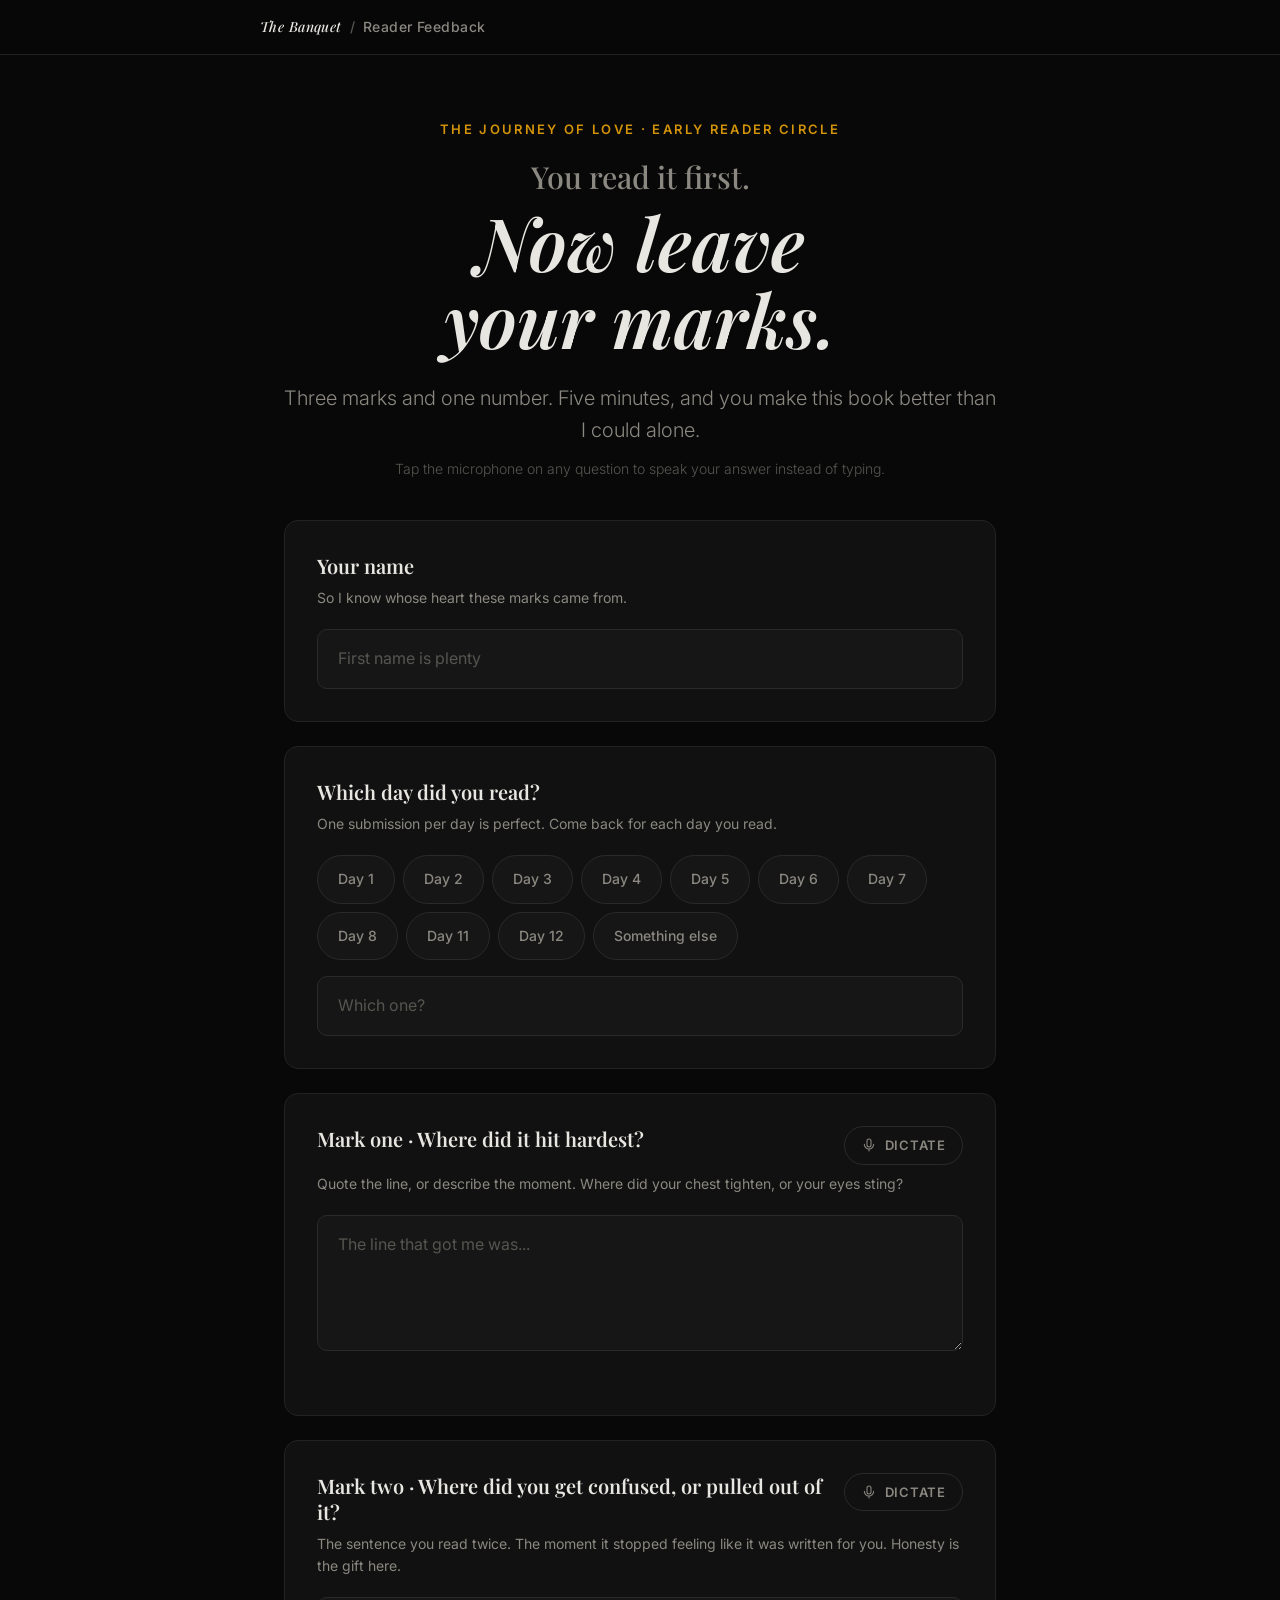
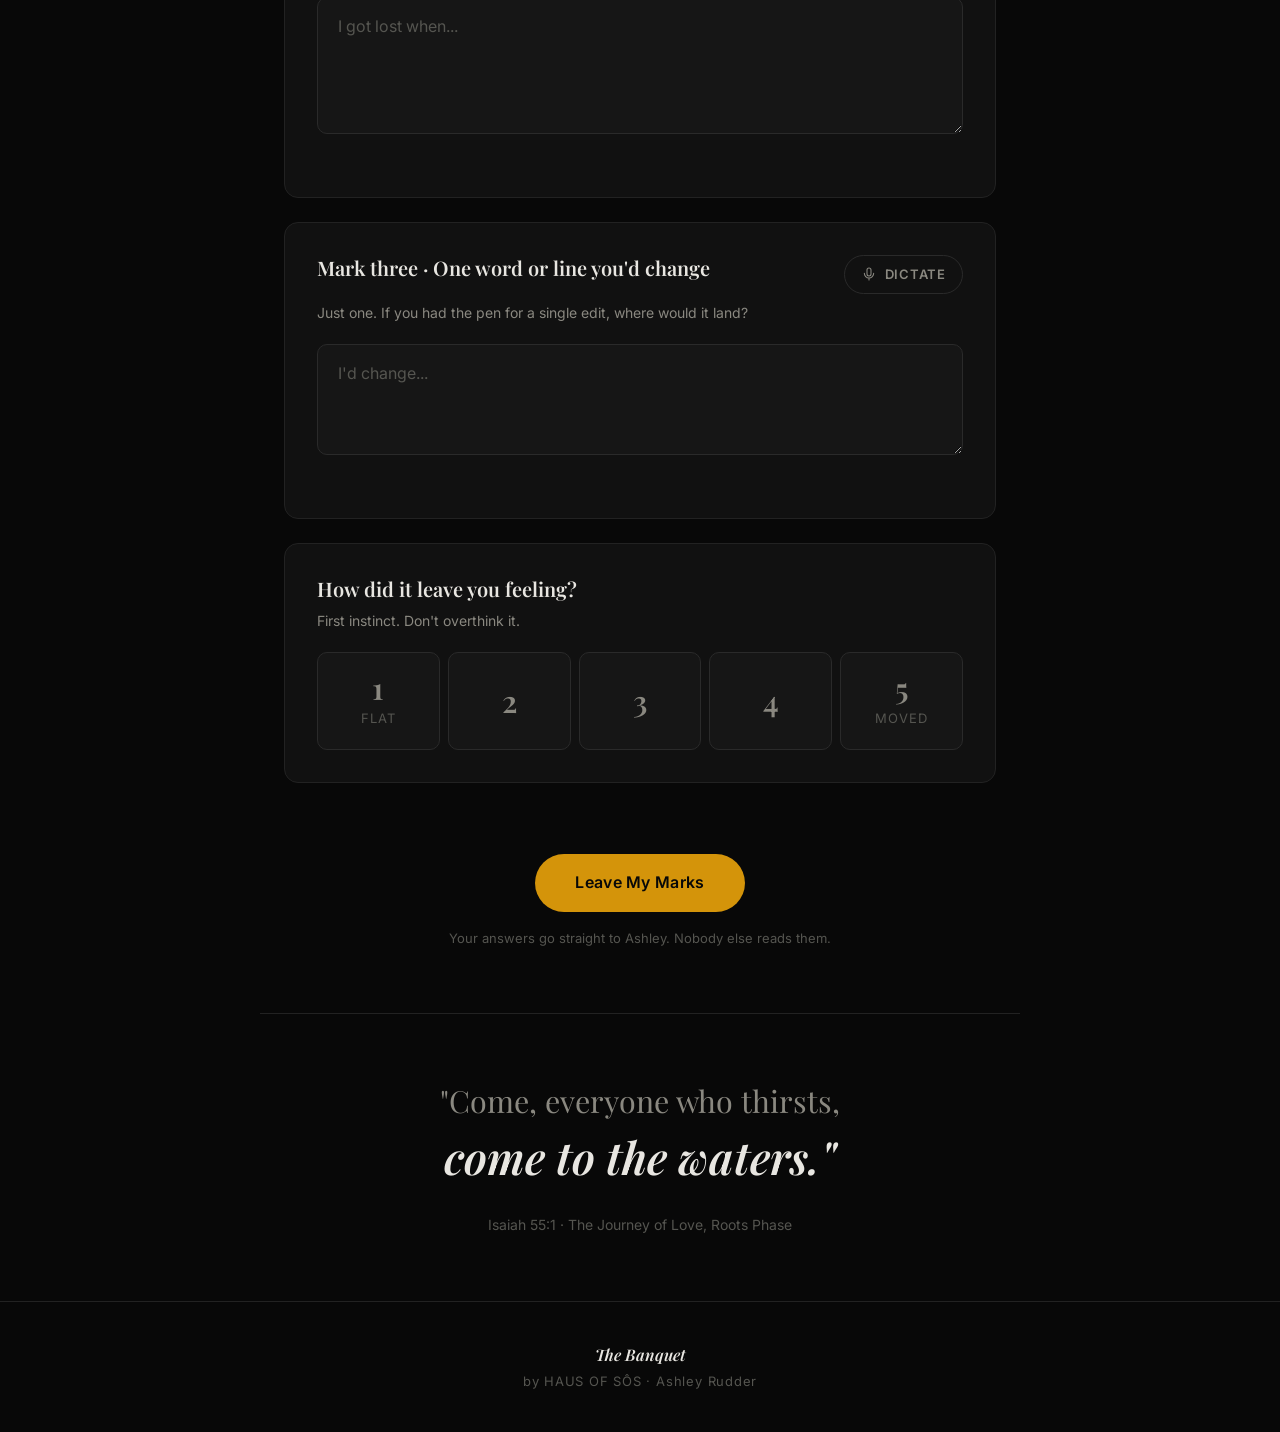
==== projects/banquet-sources/beta-feedback/index.html @ 67984be9 "Banquet: feedback collector rebuilt as a live web app on Ashley's ruling Chips, dictation, 1-to-5 ti" ====
<!DOCTYPE html>
<html lang="en" data-theme="dark">
<head>
<meta charset="UTF-8">
<meta name="viewport" content="width=device-width, initial-scale=1.0">
<title>The Banquet | Reader Feedback</title>
<meta name="description" content="Early reader feedback for The Journey of Love, the first devotional from The Banquet by HAUS OF SÔS.">
<meta name="robots" content="noindex">
<meta property="og:title" content="The Banquet | Reader Feedback">
<meta property="og:description" content="Three marks and one number. Five minutes, and you make this book better.">

<link rel="preconnect" href="https://fonts.googleapis.com">
<link rel="preconnect" href="https://fonts.gstatic.com" crossorigin>
<link href="https://fonts.googleapis.com/css2?family=Playfair+Display:ital,wght@0,400;0,500;0,600;0,700;1,400;1,500&family=Inter:wght@300;400;500;600&display=swap" rel="stylesheet">

<link rel="stylesheet" href="./base.css">
<link rel="stylesheet" href="./style.css">
</head>
<body>
  <div class="page-wrapper">
    <!-- Header -->
    <header class="header">
      <div class="header-inner">
        <div class="brand">
          <span class="brand-name">The Banquet</span>
          <span class="brand-sep">/</span>
          <span class="brand-tool">Reader Feedback</span>
        </div>
      </div>
    </header>

    <!-- Hero -->
    <section class="hero">
      <p class="hero-label">The Journey of Love · Early Reader Circle</p>
      <h1 class="hero-title">You read it first.<br><span class="hero-title-big">Now leave your marks.</span></h1>
      <p class="hero-sub">Three marks and one number. Five minutes, and you make this book better than I could alone.</p>
      <p class="hero-sub hero-sub-2">Tap the microphone on any question to speak your answer instead of typing.</p>
    </section>

    <!-- Form -->
    <section class="feedback" id="feedback">
      <form id="feedback-form" autocomplete="off" novalidate>

        <!-- Name -->
        <div class="card">
          <label class="q-label" for="reader-name">Your name</label>
          <p class="q-hint">So I know whose heart these marks came from.</p>
          <div class="input-wrapper">
            <input type="text" id="reader-name" maxlength="120" placeholder="First name is plenty" aria-label="Your name" required>
          </div>
        </div>

        <!-- Day read -->
        <div class="card">
          <span class="q-label">Which day did you read?</span>
          <p class="q-hint">One submission per day is perfect. Come back for each day you read.</p>
          <div class="chip-grid" id="day-chips" role="radiogroup" aria-label="Which day did you read">
            <button type="button" class="chip" data-day="Day 1">Day 1</button>
            <button type="button" class="chip" data-day="Day 2">Day 2</button>
            <button type="button" class="chip" data-day="Day 3">Day 3</button>
            <button type="button" class="chip" data-day="Day 4">Day 4</button>
            <button type="button" class="chip" data-day="Day 5">Day 5</button>
            <button type="button" class="chip" data-day="Day 6">Day 6</button>
            <button type="button" class="chip" data-day="Day 7">Day 7</button>
            <button type="button" class="chip" data-day="Day 8">Day 8</button>
            <button type="button" class="chip" data-day="Day 11">Day 11</button>
            <button type="button" class="chip" data-day="Day 12">Day 12</button>
            <button type="button" class="chip chip-other" data-day="other">Something else</button>
          </div>
          <div class="input-wrapper other-day-wrapper" id="other-day-wrapper" hidden>
            <input type="text" id="other-day" maxlength="80" placeholder="Which one?" aria-label="Which other day">
          </div>
        </div>

        <!-- Mark 1 -->
        <div class="card">
          <div class="q-row">
            <label class="q-label" for="hit-hardest">Mark one · Where did it hit hardest?</label>
            <button type="button" class="mic-btn" data-target="hit-hardest" aria-label="Dictate this answer" aria-pressed="false">
              <svg viewBox="0 0 24 24" fill="none" aria-hidden="true"><path d="M12 15a3 3 0 0 0 3-3V6a3 3 0 1 0-6 0v6a3 3 0 0 0 3 3Z" stroke="currentColor" stroke-width="1.6"/><path d="M19 11a7 7 0 0 1-14 0M12 18v3" stroke="currentColor" stroke-width="1.6" stroke-linecap="round"/></svg>
              <span class="mic-label">Dictate</span>
            </button>
          </div>
          <p class="q-hint">Quote the line, or describe the moment. Where did your chest tighten, or your eyes sting?</p>
          <textarea id="hit-hardest" rows="4" maxlength="4000" placeholder="The line that got me was..." required></textarea>
          <p class="dictation-status" data-status-for="hit-hardest" aria-live="polite"></p>
        </div>

        <!-- Mark 2 -->
        <div class="card">
          <div class="q-row">
            <label class="q-label" for="confused">Mark two · Where did you get confused, or pulled out of it?</label>
            <button type="button" class="mic-btn" data-target="confused" aria-label="Dictate this answer" aria-pressed="false">
              <svg viewBox="0 0 24 24" fill="none" aria-hidden="true"><path d="M12 15a3 3 0 0 0 3-3V6a3 3 0 1 0-6 0v6a3 3 0 0 0 3 3Z" stroke="currentColor" stroke-width="1.6"/><path d="M19 11a7 7 0 0 1-14 0M12 18v3" stroke="currentColor" stroke-width="1.6" stroke-linecap="round"/></svg>
              <span class="mic-label">Dictate</span>
            </button>
          </div>
          <p class="q-hint">The sentence you read twice. The moment it stopped feeling like it was written for you. Honesty is the gift here.</p>
          <textarea id="confused" rows="4" maxlength="4000" placeholder="I got lost when..."></textarea>
          <p class="dictation-status" data-status-for="confused" aria-live="polite"></p>
        </div>

        <!-- Mark 3 -->
        <div class="card">
          <div class="q-row">
            <label class="q-label" for="one-change">Mark three · One word or line you'd change</label>
            <button type="button" class="mic-btn" data-target="one-change" aria-label="Dictate this answer" aria-pressed="false">
              <svg viewBox="0 0 24 24" fill="none" aria-hidden="true"><path d="M12 15a3 3 0 0 0 3-3V6a3 3 0 1 0-6 0v6a3 3 0 0 0 3 3Z" stroke="currentColor" stroke-width="1.6"/><path d="M19 11a7 7 0 0 1-14 0M12 18v3" stroke="currentColor" stroke-width="1.6" stroke-linecap="round"/></svg>
              <span class="mic-label">Dictate</span>
            </button>
          </div>
          <p class="q-hint">Just one. If you had the pen for a single edit, where would it land?</p>
          <textarea id="one-change" rows="3" maxlength="2000" placeholder="I'd change..."></textarea>
          <p class="dictation-status" data-status-for="one-change" aria-live="polite"></p>
        </div>

        <!-- Feeling -->
        <div class="card">
          <span class="q-label">How did it leave you feeling?</span>
          <p class="q-hint">First instinct. Don't overthink it.</p>
          <div class="feeling-scale" id="feeling-scale" role="radiogroup" aria-label="How did it leave you feeling, one to five">
            <button type="button" class="feeling-tile" data-feeling="1"><span class="feeling-num">1</span><span class="feeling-word">Flat</span></button>
            <button type="button" class="feeling-tile" data-feeling="2"><span class="feeling-num">2</span></button>
            <button type="button" class="feeling-tile" data-feeling="3"><span class="feeling-num">3</span></button>
            <button type="button" class="feeling-tile" data-feeling="4"><span class="feeling-num">4</span></button>
            <button type="button" class="feeling-tile" data-feeling="5"><span class="feeling-num">5</span><span class="feeling-word">Moved</span></button>
          </div>
        </div>

        <!-- Honeypot -->
        <input type="text" id="website" name="website" tabindex="-1" autocomplete="off" class="hp-field" aria-hidden="true">

        <!-- Submit -->
        <div class="submit-row">
          <p class="form-error" id="form-error" aria-live="assertive"></p>
          <button type="submit" class="cta-button cta-button-primary" id="submit-btn">Leave My Marks</button>
          <p class="submit-note">Your answers go straight to Ashley. Nobody else reads them.</p>
        </div>
      </form>

      <!-- Success -->
      <div class="success" id="success" hidden>
        <p class="success-label">Received</p>
        <h2 class="success-title">Your marks are on the table.</h2>
        <p class="success-sub">Thank you for reading with your guard down. This book will be better because you did.</p>
        <button type="button" class="cta-button cta-button-secondary" id="again-btn">Leave marks for another day</button>
      </div>
    </section>

    <!-- Quote -->
    <section class="insight">
      <blockquote class="insight-quote">
        "Come, everyone who thirsts,<br><span class="quote-big">come to the waters."</span>
      </blockquote>
      <cite class="insight-cite">Isaiah 55:1 · The Journey of Love, Roots Phase</cite>
    </section>

    <!-- Footer -->
    <footer class="footer">
      <div class="footer-inner">
        <div class="footer-brand">
          <span class="footer-name">The Banquet</span>
          <span class="footer-title">by HAUS OF SÔS · Ashley Rudder</span>
        </div>
      </div>
    </footer>
  </div>

  <script src="./app.js"></script>
</body>
</html>
---- projects/banquet-sources/beta-feedback/base.css ----
*, *::before, *::after { box-sizing: border-box; margin: 0; padding: 0; }

html {
  -moz-text-size-adjust: none;
  -webkit-text-size-adjust: none;
  text-size-adjust: none;
  -webkit-font-smoothing: antialiased;
  -moz-osx-font-smoothing: grayscale;
  text-rendering: optimizeLegibility;
  scroll-behavior: smooth;
  hanging-punctuation: first last;
  scroll-padding-top: 4rem;
}

body {
  min-height: 100dvh;
  line-height: 1.6;
  font-family: var(--font-body, sans-serif);
  font-size: var(--text-base);
  color: var(--color-text);
  background-color: var(--color-bg);
}

img, picture, video, canvas, svg { display: block; max-width: 100%; height: auto; }
ul[role="list"], ol[role="list"] { list-style: none; }
input, button, textarea, select { font: inherit; color: inherit; }

h1, h2, h3, h4, h5, h6 { text-wrap: balance; line-height: 1.15; }
p, li, figcaption { text-wrap: pretty; }

::selection {
  background: rgba(207, 181, 59, 0.3);
  color: #fff;
}

:focus-visible {
  outline: 2px solid var(--color-accent);
  outline-offset: 3px;
  border-radius: 4px;
}

@media (prefers-reduced-motion: reduce) {
  *, *::before, *::after {
    animation-duration: 0.01ms !important;
    animation-iteration-count: 1 !important;
    transition-duration: 0.01ms !important;
    scroll-behavior: auto !important;
  }
}

button { cursor: pointer; background: none; border: none; }
table { border-collapse: collapse; width: 100%; }

a, button, [role="button"], [role="link"], input, textarea, select {
  transition: color 180ms cubic-bezier(0.16, 1, 0.3, 1),
              background 180ms cubic-bezier(0.16, 1, 0.3, 1),
              border-color 180ms cubic-bezier(0.16, 1, 0.3, 1),
              box-shadow 180ms cubic-bezier(0.16, 1, 0.3, 1);
}

.sr-only {
  position: absolute; width: 1px; height: 1px; padding: 0; margin: -1px;
  overflow: hidden; clip: rect(0, 0, 0, 0); white-space: nowrap; border-width: 0;
}
---- projects/banquet-sources/beta-feedback/style.css ----
/* ========================================
   The Banquet — Reader Feedback
   Design language: EGC ROI Calculator (coco)
   Dark bg, Playfair Display, amber accents
   ======================================== */

:root {
  --font-display: 'Playfair Display', Georgia, serif;
  --font-body: 'Inter', -apple-system, sans-serif;

  --text-xs:   clamp(0.75rem,  0.7rem  + 0.25vw, 0.8125rem);
  --text-sm:   clamp(0.8125rem, 0.78rem + 0.2vw, 0.875rem);
  --text-base: clamp(0.9375rem, 0.9rem + 0.2vw, 1rem);
  --text-lg:   clamp(1.0625rem, 1rem + 0.35vw, 1.25rem);
  --text-xl:   clamp(1.375rem, 1.1rem + 1vw, 2rem);
  --text-2xl:  clamp(1.75rem, 1.2rem + 2vw, 3rem);
  --text-hero: clamp(2.5rem, 0.6rem + 5vw, 5rem);

  --color-bg: #080808;
  --color-surface: #111111;
  --color-surface-2: #161616;
  --color-border: #222222;
  --color-border-light: #2a2a2a;

  --color-text: #e8e6e1;
  --color-text-muted: #8a8880;
  --color-text-faint: #555550;

  --color-accent: #d4940a;
  --color-accent-hover: #e8a820;
  --color-accent-soft: rgba(212, 148, 10, 0.12);
  --color-accent-border: rgba(212, 148, 10, 0.25);

  --color-teal: #2dd4a8;
  --color-teal-soft: rgba(45, 212, 168, 0.1);
  --color-red: #e05252;

  --space-1: 0.25rem;  --space-2: 0.5rem;  --space-3: 0.75rem;
  --space-4: 1rem;     --space-5: 1.25rem; --space-6: 1.5rem;
  --space-8: 2rem;     --space-10: 2.5rem; --space-12: 3rem;
  --space-16: 4rem;    --space-20: 5rem;   --space-24: 6rem;

  --radius-sm: 6px; --radius-md: 10px; --radius-lg: 14px;
  --ease: cubic-bezier(0.16, 1, 0.3, 1);
}

.page-wrapper { max-width: 100%; overflow-x: hidden; }

/* Header */
.header {
  position: sticky; top: 0; z-index: 50;
  background: rgba(8, 8, 8, 0.85);
  backdrop-filter: blur(16px); -webkit-backdrop-filter: blur(16px);
  border-bottom: 1px solid var(--color-border);
  padding: var(--space-4) var(--space-6);
}
.header-inner { max-width: 760px; margin: 0 auto; display: flex; align-items: center; }
.brand { display: flex; align-items: center; gap: var(--space-2); font-size: var(--text-sm); font-weight: 500; letter-spacing: 0.03em; }
.brand-name { color: var(--color-text); font-family: var(--font-display); font-style: italic; }
.brand-sep { color: var(--color-text-faint); }
.brand-tool { color: var(--color-text-muted); }

/* Hero */
.hero { max-width: 760px; margin: 0 auto; padding: var(--space-16) var(--space-6) var(--space-10); text-align: center; }
.hero-label {
  font-size: var(--text-xs); font-weight: 600; letter-spacing: 0.18em;
  text-transform: uppercase; color: var(--color-accent); margin-bottom: var(--space-5);
}
.hero-title { font-family: var(--font-display); font-weight: 500; font-size: var(--text-xl); color: var(--color-text-muted); }
.hero-title-big {
  display: block; font-size: var(--text-hero); font-style: italic; font-weight: 600;
  color: var(--color-text); line-height: 1.05; margin-top: var(--space-2);
}
.hero-sub { margin-top: var(--space-6); font-size: var(--text-lg); color: var(--color-text-muted); font-weight: 300; }
.hero-sub-2 { margin-top: var(--space-3); font-size: var(--text-sm); color: var(--color-text-faint); }

/* Cards */
.feedback { max-width: 760px; margin: 0 auto; padding: 0 var(--space-6) var(--space-16); }
.card {
  background: var(--color-surface);
  border: 1px solid var(--color-border);
  border-radius: var(--radius-lg);
  padding: var(--space-8);
  margin-bottom: var(--space-6);
}
.q-label {
  display: block; font-family: var(--font-display); font-size: var(--text-lg);
  font-weight: 600; color: var(--color-text); line-height: 1.3;
}
.q-hint { font-size: var(--text-sm); color: var(--color-text-muted); margin-top: var(--space-2); margin-bottom: var(--space-5); }
.q-row { display: flex; align-items: flex-start; justify-content: space-between; gap: var(--space-4); }

/* Inputs */
.input-wrapper { display: flex; align-items: center; background: var(--color-surface-2); border: 1px solid var(--color-border-light); border-radius: var(--radius-md); }
.input-wrapper:focus-within { border-color: var(--color-accent-border); box-shadow: 0 0 0 3px var(--color-accent-soft); }
.input-wrapper input {
  flex: 1; background: transparent; border: none; outline: none;
  padding: var(--space-4) var(--space-5); font-size: var(--text-base); color: var(--color-text);
}
textarea {
  width: 100%; resize: vertical; background: var(--color-surface-2);
  border: 1px solid var(--color-border-light); border-radius: var(--radius-md);
  padding: var(--space-4) var(--space-5); font-size: var(--text-base);
  color: var(--color-text); line-height: 1.6; outline: none; min-height: 90px;
}
textarea:focus { border-color: var(--color-accent-border); box-shadow: 0 0 0 3px var(--color-accent-soft); }
textarea::placeholder, input::placeholder { color: var(--color-text-faint); }
.other-day-wrapper { margin-top: var(--space-4); }

/* Chips */
.chip-grid { display: flex; flex-wrap: wrap; gap: var(--space-2); }
.chip {
  padding: var(--space-3) var(--space-5);
  background: var(--color-surface-2); border: 1px solid var(--color-border-light);
  border-radius: 999px; font-size: var(--text-sm); font-weight: 500; color: var(--color-text-muted);
}
.chip:hover { border-color: var(--color-accent-border); color: var(--color-text); }
.chip.selected {
  background: var(--color-accent-soft); border-color: var(--color-accent);
  color: var(--color-accent-hover); font-weight: 600;
}

/* Mic */
.mic-btn {
  flex-shrink: 0; display: inline-flex; align-items: center; gap: var(--space-2);
  padding: var(--space-2) var(--space-4);
  border: 1px solid var(--color-border-light); border-radius: 999px;
  color: var(--color-text-muted); font-size: var(--text-xs); font-weight: 600;
  letter-spacing: 0.06em; text-transform: uppercase;
}
.mic-btn svg { width: 16px; height: 16px; }
.mic-btn:hover { border-color: var(--color-accent-border); color: var(--color-text); }
.mic-btn.listening {
  background: var(--color-accent-soft); border-color: var(--color-accent);
  color: var(--color-accent-hover); animation: mic-pulse 1.4s ease-in-out infinite;
}
@keyframes mic-pulse {
  0%, 100% { box-shadow: 0 0 0 0 rgba(212, 148, 10, 0.35); }
  50% { box-shadow: 0 0 0 8px rgba(212, 148, 10, 0); }
}
.dictation-status { margin-top: var(--space-2); font-size: var(--text-xs); color: var(--color-teal); min-height: 1.2em; font-style: italic; }
.mic-unsupported .mic-btn { display: none; }

/* Feeling scale */
.feeling-scale { display: grid; grid-template-columns: repeat(5, 1fr); gap: var(--space-2); }
.feeling-tile {
  display: flex; flex-direction: column; align-items: center; justify-content: center;
  gap: var(--space-1); padding: var(--space-5) var(--space-2);
  background: var(--color-surface-2); border: 1px solid var(--color-border-light);
  border-radius: var(--radius-md); min-height: 76px;
}
.feeling-num { font-family: var(--font-display); font-size: var(--text-xl); font-weight: 600; color: var(--color-text-muted); line-height: 1; }
.feeling-word { font-size: var(--text-xs); letter-spacing: 0.08em; text-transform: uppercase; color: var(--color-text-faint); }
.feeling-tile:hover { border-color: var(--color-accent-border); }
.feeling-tile.selected { background: var(--color-accent-soft); border-color: var(--color-accent); }
.feeling-tile.selected .feeling-num { color: var(--color-accent-hover); }
.feeling-tile.selected .feeling-word { color: var(--color-accent-hover); }

/* Honeypot */
.hp-field { position: absolute; left: -9999px; width: 1px; height: 1px; opacity: 0; }

/* Submit */
.submit-row { text-align: center; margin-top: var(--space-10); }
.form-error { color: var(--color-red); font-size: var(--text-sm); min-height: 1.4em; margin-bottom: var(--space-3); }
.cta-button {
  display: inline-block; padding: var(--space-4) var(--space-10);
  border-radius: 999px; font-size: var(--text-base); font-weight: 600;
  letter-spacing: 0.02em; text-decoration: none;
}
.cta-button-primary { background: var(--color-accent); color: #080808; }
.cta-button-primary:hover { background: var(--color-accent-hover); }
.cta-button-primary:disabled { opacity: 0.5; cursor: wait; }
.cta-button-secondary { border: 1px solid var(--color-accent-border); color: var(--color-accent-hover); background: transparent; }
.cta-button-secondary:hover { background: var(--color-accent-soft); }
.submit-note { margin-top: var(--space-4); font-size: var(--text-xs); color: var(--color-text-faint); }

/* Success */
.success { text-align: center; padding: var(--space-16) var(--space-6); }
.success-label {
  font-size: var(--text-xs); font-weight: 600; letter-spacing: 0.18em;
  text-transform: uppercase; color: var(--color-teal); margin-bottom: var(--space-4);
}
.success-title { font-family: var(--font-display); font-style: italic; font-size: var(--text-2xl); font-weight: 600; color: var(--color-text); }
.success-sub { margin-top: var(--space-4); margin-bottom: var(--space-8); color: var(--color-text-muted); font-weight: 300; }

/* Quote */
.insight { max-width: 760px; margin: 0 auto; padding: var(--space-16) var(--space-6); text-align: center; border-top: 1px solid var(--color-border); }
.insight-quote { font-family: var(--font-display); font-size: var(--text-xl); font-weight: 400; color: var(--color-text-muted); line-height: 1.5; }
.quote-big { font-style: italic; font-size: var(--text-2xl); font-weight: 600; color: var(--color-text); }
.insight-cite { display: block; margin-top: var(--space-6); font-style: normal; font-size: var(--text-sm); color: var(--color-text-faint); }

/* Footer */
.footer { border-top: 1px solid var(--color-border); padding: var(--space-10) var(--space-6); }
.footer-inner { max-width: 760px; margin: 0 auto; text-align: center; }
.footer-brand { display: flex; flex-direction: column; gap: var(--space-1); }
.footer-name { font-family: var(--font-display); font-style: italic; font-weight: 600; color: var(--color-text); }
.footer-title { font-size: var(--text-xs); color: var(--color-text-faint); letter-spacing: 0.06em; }

/* Mobile */
@media (max-width: 540px) {
  .card { padding: var(--space-6) var(--space-5); }
  .q-row { flex-direction: column; }
  .feeling-scale { gap: var(--space-1); }
  .feeling-tile { min-height: 64px; padding: var(--space-4) var(--space-1); }
}
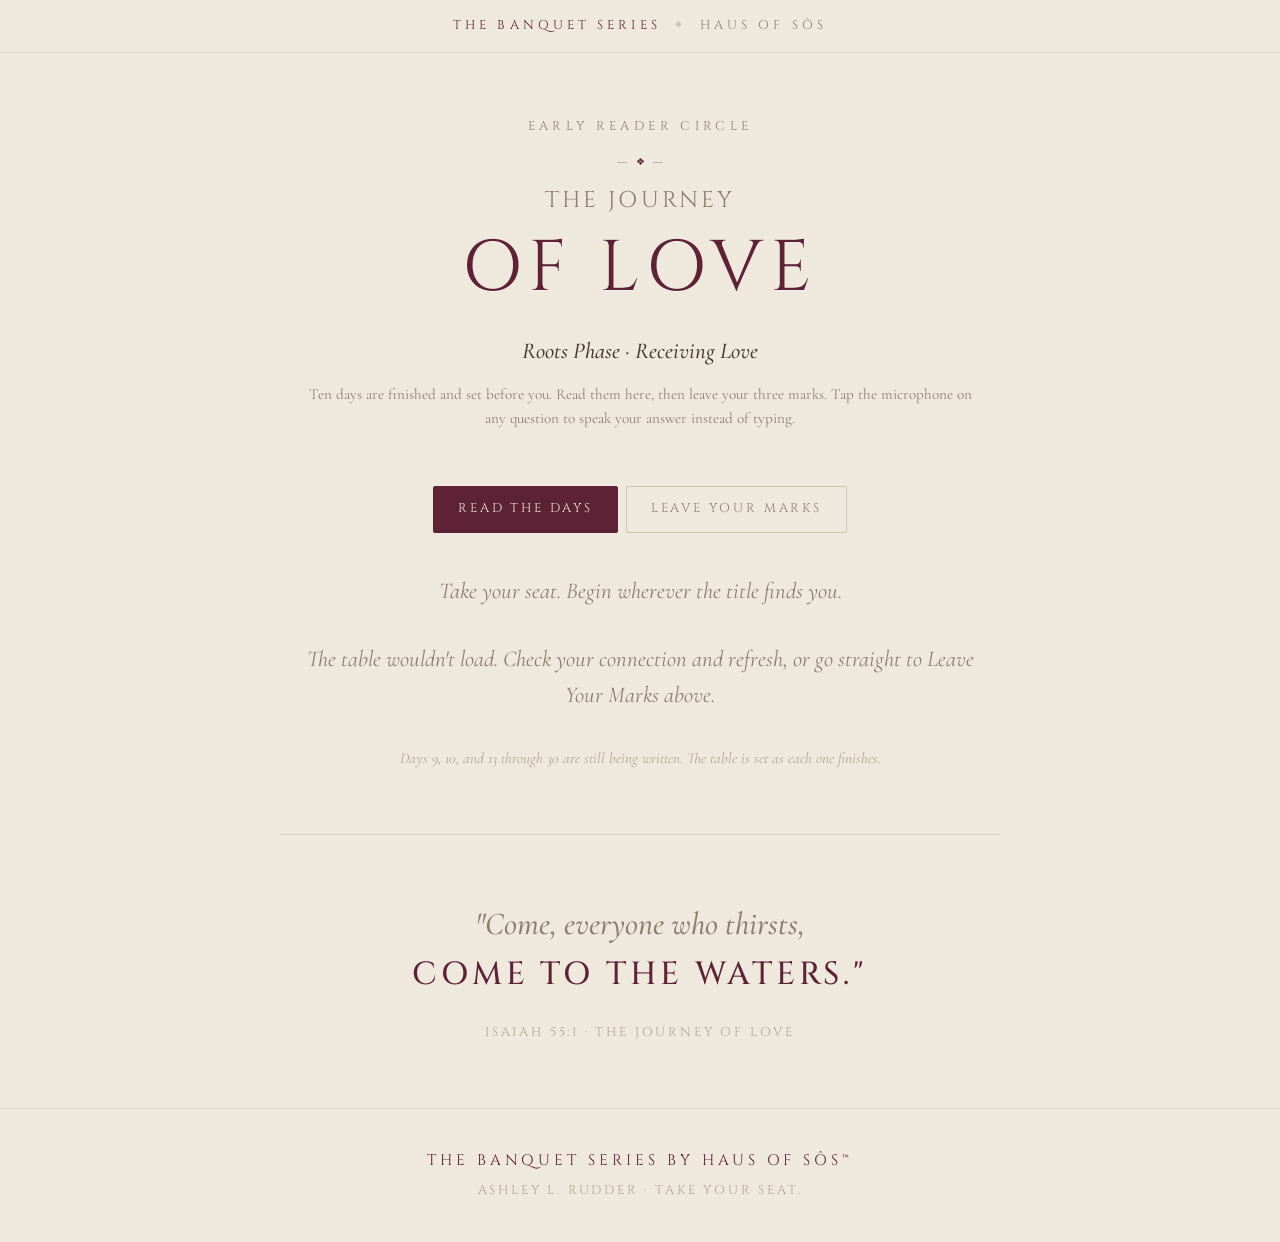
==== commit c0f50568: "Banquet: reading library shipped in the app, restyled to the series cover foundation All ten complet" ====
--- a/projects/banquet-sources/beta-feedback/index.html
+++ b/projects/banquet-sources/beta-feedback/index.html
@@ -1,58 +1,88 @@
 <!DOCTYPE html>
-<html lang="en" data-theme="dark">
+<html lang="en">
 <head>
 <meta charset="UTF-8">
 <meta name="viewport" content="width=device-width, initial-scale=1.0">
-<title>The Banquet | Reader Feedback</title>
-<meta name="description" content="Early reader feedback for The Journey of Love, the first devotional from The Banquet by HAUS OF SÔS.">
+<title>The Journey of Love | The Banquet</title>
+<meta name="description" content="Early reader circle for The Journey of Love, from The Banquet Series by HAUS OF SÔS. Read the finished days and leave your marks.">
 <meta name="robots" content="noindex">
-<meta property="og:title" content="The Banquet | Reader Feedback">
-<meta property="og:description" content="Three marks and one number. Five minutes, and you make this book better.">
+<meta property="og:title" content="The Journey of Love | The Banquet">
+<meta property="og:description" content="Read the finished days. Leave your three marks. Five minutes, and you make this book better.">
 
 <link rel="preconnect" href="https://fonts.googleapis.com">
 <link rel="preconnect" href="https://fonts.gstatic.com" crossorigin>
-<link href="https://fonts.googleapis.com/css2?family=Playfair+Display:ital,wght@0,400;0,500;0,600;0,700;1,400;1,500&family=Inter:wght@300;400;500;600&display=swap" rel="stylesheet">
+<link href="https://fonts.googleapis.com/css2?family=Cinzel:wght@400;500;600&family=Cormorant+Garamond:ital,wght@0,400;0,500;0,600;1,400;1,500&display=swap" rel="stylesheet">
 
 <link rel="stylesheet" href="./base.css">
 <link rel="stylesheet" href="./style.css">
 </head>
 <body>
   <div class="page-wrapper">
-    <!-- Header -->
+    <!-- Masthead -->
     <header class="header">
       <div class="header-inner">
         <div class="brand">
-          <span class="brand-name">The Banquet</span>
-          <span class="brand-sep">/</span>
-          <span class="brand-tool">Reader Feedback</span>
+          <span class="brand-name">The Banquet Series</span>
+          <span class="brand-sep">&#10022;</span>
+          <span class="brand-tool">Haus of S&Ocirc;S</span>
         </div>
       </div>
     </header>
 
-    <!-- Hero -->
+    <!-- Cover -->
     <section class="hero">
-      <p class="hero-label">The Journey of Love · Early Reader Circle</p>
-      <h1 class="hero-title">You read it first.<br><span class="hero-title-big">Now leave your marks.</span></h1>
-      <p class="hero-sub">Three marks and one number. Five minutes, and you make this book better than I could alone.</p>
-      <p class="hero-sub hero-sub-2">Tap the microphone on any question to speak your answer instead of typing.</p>
+      <p class="hero-label">Early Reader Circle</p>
+      <div class="hero-rule"></div>
+      <h1 class="hero-title">The Journey<br><span class="hero-title-big">of Love</span></h1>
+      <p class="hero-sub">Roots Phase &middot; Receiving Love</p>
+      <p class="hero-sub-2">Ten days are finished and set before you. Read them here, then leave your three marks. Tap the microphone on any question to speak your answer instead of typing.</p>
     </section>
 
-    <!-- Form -->
-    <section class="feedback" id="feedback">
+    <!-- Mode nav -->
+    <nav class="mode-nav" aria-label="Sections">
+      <button type="button" class="mode-btn active" id="nav-read">Read the Days</button>
+      <button type="button" class="mode-btn" id="nav-marks">Leave Your Marks</button>
+    </nav>
+
+    <!-- Library: the finished days -->
+    <section class="library" id="library">
+      <p class="library-intro">Take your seat. Begin wherever the title finds you.</p>
+      <div id="day-list"></div>
+      <p class="library-note">Days 9, 10, and 13 through 30 are still being written. The table is set as each one finishes.</p>
+    </section>
+
+    <!-- Reader -->
+    <section class="reader" id="reader" hidden>
+      <div class="reader-top">
+        <button type="button" class="back-btn" id="back-btn">&larr; All Days</button>
+        <span class="reader-status">ESV &middot; Draft for early readers</span>
+      </div>
+      <div class="reader-head">
+        <p class="reader-day-label" id="reader-day-label"></p>
+        <h2 class="reader-title" id="reader-title"></h2>
+        <p class="reader-series">The Journey of Love &middot; Roots Phase &middot; The Banquet by HAUS OF S&Ocirc;S&trade;</p>
+      </div>
+      <div class="reader-body" id="reader-body"></div>
+      <div class="reader-cta">
+        <p class="reader-cta-line">You just read with your guard down. Now tell me where it landed.</p>
+        <button type="button" class="cta-button cta-button-primary" id="reader-marks-btn">Leave Your Marks</button>
+      </div>
+    </section>
+
+    <!-- Feedback -->
+    <section class="feedback" id="feedback" hidden>
       <form id="feedback-form" autocomplete="off" novalidate>
 
-        <!-- Name -->
         <div class="card">
-          <label class="q-label" for="reader-name">Your name</label>
+          <label class="q-label" for="reader-name">Your Name</label>
           <p class="q-hint">So I know whose heart these marks came from.</p>
           <div class="input-wrapper">
             <input type="text" id="reader-name" maxlength="120" placeholder="First name is plenty" aria-label="Your name" required>
           </div>
         </div>
 
-        <!-- Day read -->
         <div class="card">
-          <span class="q-label">Which day did you read?</span>
+          <span class="q-label">Which Day Did You Read?</span>
           <p class="q-hint">One submission per day is perfect. Come back for each day you read.</p>
           <div class="chip-grid" id="day-chips" role="radiogroup" aria-label="Which day did you read">
             <button type="button" class="chip" data-day="Day 1">Day 1</button>
@@ -72,10 +102,9 @@
           </div>
         </div>
 
-        <!-- Mark 1 -->
         <div class="card">
           <div class="q-row">
-            <label class="q-label" for="hit-hardest">Mark one · Where did it hit hardest?</label>
+            <label class="q-label" for="hit-hardest">Mark One &middot; Where Did It Hit Hardest?</label>
             <button type="button" class="mic-btn" data-target="hit-hardest" aria-label="Dictate this answer" aria-pressed="false">
               <svg viewBox="0 0 24 24" fill="none" aria-hidden="true"><path d="M12 15a3 3 0 0 0 3-3V6a3 3 0 1 0-6 0v6a3 3 0 0 0 3 3Z" stroke="currentColor" stroke-width="1.6"/><path d="M19 11a7 7 0 0 1-14 0M12 18v3" stroke="currentColor" stroke-width="1.6" stroke-linecap="round"/></svg>
               <span class="mic-label">Dictate</span>
@@ -86,10 +115,9 @@
           <p class="dictation-status" data-status-for="hit-hardest" aria-live="polite"></p>
         </div>
 
-        <!-- Mark 2 -->
         <div class="card">
           <div class="q-row">
-            <label class="q-label" for="confused">Mark two · Where did you get confused, or pulled out of it?</label>
+            <label class="q-label" for="confused">Mark Two &middot; Where Did You Get Confused, or Pulled Out?</label>
             <button type="button" class="mic-btn" data-target="confused" aria-label="Dictate this answer" aria-pressed="false">
               <svg viewBox="0 0 24 24" fill="none" aria-hidden="true"><path d="M12 15a3 3 0 0 0 3-3V6a3 3 0 1 0-6 0v6a3 3 0 0 0 3 3Z" stroke="currentColor" stroke-width="1.6"/><path d="M19 11a7 7 0 0 1-14 0M12 18v3" stroke="currentColor" stroke-width="1.6" stroke-linecap="round"/></svg>
               <span class="mic-label">Dictate</span>
@@ -100,10 +128,9 @@
           <p class="dictation-status" data-status-for="confused" aria-live="polite"></p>
         </div>
 
-        <!-- Mark 3 -->
         <div class="card">
           <div class="q-row">
-            <label class="q-label" for="one-change">Mark three · One word or line you'd change</label>
+            <label class="q-label" for="one-change">Mark Three &middot; One Word or Line You'd Change</label>
             <button type="button" class="mic-btn" data-target="one-change" aria-label="Dictate this answer" aria-pressed="false">
               <svg viewBox="0 0 24 24" fill="none" aria-hidden="true"><path d="M12 15a3 3 0 0 0 3-3V6a3 3 0 1 0-6 0v6a3 3 0 0 0 3 3Z" stroke="currentColor" stroke-width="1.6"/><path d="M19 11a7 7 0 0 1-14 0M12 18v3" stroke="currentColor" stroke-width="1.6" stroke-linecap="round"/></svg>
               <span class="mic-label">Dictate</span>
@@ -114,9 +141,8 @@
           <p class="dictation-status" data-status-for="one-change" aria-live="polite"></p>
         </div>
 
-        <!-- Feeling -->
         <div class="card">
-          <span class="q-label">How did it leave you feeling?</span>
+          <span class="q-label">How Did It Leave You Feeling?</span>
           <p class="q-hint">First instinct. Don't overthink it.</p>
           <div class="feeling-scale" id="feeling-scale" role="radiogroup" aria-label="How did it leave you feeling, one to five">
             <button type="button" class="feeling-tile" data-feeling="1"><span class="feeling-num">1</span><span class="feeling-word">Flat</span></button>
@@ -127,10 +153,8 @@
           </div>
         </div>
 
-        <!-- Honeypot -->
         <input type="text" id="website" name="website" tabindex="-1" autocomplete="off" class="hp-field" aria-hidden="true">
 
-        <!-- Submit -->
         <div class="submit-row">
           <p class="form-error" id="form-error" aria-live="assertive"></p>
           <button type="submit" class="cta-button cta-button-primary" id="submit-btn">Leave My Marks</button>
@@ -138,29 +162,27 @@
         </div>
       </form>
 
-      <!-- Success -->
       <div class="success" id="success" hidden>
         <p class="success-label">Received</p>
         <h2 class="success-title">Your marks are on the table.</h2>
         <p class="success-sub">Thank you for reading with your guard down. This book will be better because you did.</p>
-        <button type="button" class="cta-button cta-button-secondary" id="again-btn">Leave marks for another day</button>
+        <button type="button" class="cta-button cta-button-secondary" id="again-btn">Read another day</button>
       </div>
     </section>
 
-    <!-- Quote -->
+    <!-- Colophon quote -->
     <section class="insight">
       <blockquote class="insight-quote">
         "Come, everyone who thirsts,<br><span class="quote-big">come to the waters."</span>
       </blockquote>
-      <cite class="insight-cite">Isaiah 55:1 · The Journey of Love, Roots Phase</cite>
+      <cite class="insight-cite">Isaiah 55:1 &middot; The Journey of Love</cite>
     </section>
 
-    <!-- Footer -->
     <footer class="footer">
       <div class="footer-inner">
         <div class="footer-brand">
-          <span class="footer-name">The Banquet</span>
-          <span class="footer-title">by HAUS OF SÔS · Ashley Rudder</span>
+          <span class="footer-name">The Banquet Series by Haus of S&Ocirc;S&trade;</span>
+          <span class="footer-title">Ashley L. Rudder &middot; Take Your Seat.</span>
         </div>
       </div>
     </footer>
--- a/projects/banquet-sources/beta-feedback/style.css
+++ b/projects/banquet-sources/beta-feedback/style.css
@@ -1,144 +1,191 @@
 /* ========================================
-   The Banquet — Reader Feedback
-   Design language: EGC ROI Calculator (coco)
-   Dark bg, Playfair Display, amber accents
+   The Banquet — The Journey of Love
+   Design foundation: The Banquet Series covers
+   Cream letterpress · merlot · engraved serif
    ======================================== */
 
 :root {
-  --font-display: 'Playfair Display', Georgia, serif;
-  --font-body: 'Inter', -apple-system, sans-serif;
-
-  --text-xs:   clamp(0.75rem,  0.7rem  + 0.25vw, 0.8125rem);
-  --text-sm:   clamp(0.8125rem, 0.78rem + 0.2vw, 0.875rem);
-  --text-base: clamp(0.9375rem, 0.9rem + 0.2vw, 1rem);
-  --text-lg:   clamp(1.0625rem, 1rem + 0.35vw, 1.25rem);
-  --text-xl:   clamp(1.375rem, 1.1rem + 1vw, 2rem);
-  --text-2xl:  clamp(1.75rem, 1.2rem + 2vw, 3rem);
-  --text-hero: clamp(2.5rem, 0.6rem + 5vw, 5rem);
-
-  --color-bg: #080808;
-  --color-surface: #111111;
-  --color-surface-2: #161616;
-  --color-border: #222222;
-  --color-border-light: #2a2a2a;
-
-  --color-text: #e8e6e1;
-  --color-text-muted: #8a8880;
-  --color-text-faint: #555550;
-
-  --color-accent: #d4940a;
-  --color-accent-hover: #e8a820;
-  --color-accent-soft: rgba(212, 148, 10, 0.12);
-  --color-accent-border: rgba(212, 148, 10, 0.25);
-
-  --color-teal: #2dd4a8;
-  --color-teal-soft: rgba(45, 212, 168, 0.1);
-  --color-red: #e05252;
+  --font-inscription: 'Cinzel', 'Trajan Pro', Georgia, serif;
+  --font-serif: 'Cormorant Garamond', Georgia, serif;
+
+  --text-xs:   clamp(0.72rem,  0.68rem + 0.2vw, 0.8rem);
+  --text-sm:   clamp(0.85rem, 0.8rem + 0.2vw, 0.95rem);
+  --text-base: clamp(1.05rem, 1rem + 0.25vw, 1.2rem);
+  --text-lg:   clamp(1.2rem, 1.1rem + 0.4vw, 1.45rem);
+  --text-xl:   clamp(1.5rem, 1.2rem + 1vw, 2.1rem);
+  --text-2xl:  clamp(1.9rem, 1.3rem + 2vw, 3rem);
+  --text-hero: clamp(2.4rem, 0.8rem + 4.6vw, 4.6rem);
+
+  /* Cream cover */
+  --color-bg: #efe9dd;
+  --color-surface: #f4efe5;
+  --color-surface-2: #eae3d4;
+  --color-border: #d9d0bd;
+  --color-border-light: #cfc5ae;
+
+  /* Ink */
+  --color-text: #453a30;
+  --color-text-muted: #8c7f6e;
+  --color-text-faint: #b0a48f;
+
+  /* Merlot cover */
+  --color-accent: #5e2237;
+  --color-accent-hover: #764158;
+  --color-accent-deep: #471a2a;
+  --color-accent-soft: rgba(94, 34, 55, 0.07);
+  --color-accent-border: rgba(94, 34, 55, 0.3);
+
+  --color-teal: #4d6b58;
+  --color-red: #9c3a3a;
 
   --space-1: 0.25rem;  --space-2: 0.5rem;  --space-3: 0.75rem;
   --space-4: 1rem;     --space-5: 1.25rem; --space-6: 1.5rem;
   --space-8: 2rem;     --space-10: 2.5rem; --space-12: 3rem;
   --space-16: 4rem;    --space-20: 5rem;   --space-24: 6rem;
 
-  --radius-sm: 6px; --radius-md: 10px; --radius-lg: 14px;
+  --radius-sm: 3px; --radius-md: 5px; --radius-lg: 7px;
   --ease: cubic-bezier(0.16, 1, 0.3, 1);
 }
 
+::selection { background: rgba(94, 34, 55, 0.18); color: var(--color-accent-deep); }
+:focus-visible { outline-color: var(--color-accent); }
+
 .page-wrapper { max-width: 100%; overflow-x: hidden; }
 
-/* Header */
+/* Header: the series masthead */
 .header {
   position: sticky; top: 0; z-index: 50;
-  background: rgba(8, 8, 8, 0.85);
-  backdrop-filter: blur(16px); -webkit-backdrop-filter: blur(16px);
+  background: rgba(239, 233, 221, 0.92);
+  backdrop-filter: blur(14px); -webkit-backdrop-filter: blur(14px);
   border-bottom: 1px solid var(--color-border);
   padding: var(--space-4) var(--space-6);
 }
-.header-inner { max-width: 760px; margin: 0 auto; display: flex; align-items: center; }
-.brand { display: flex; align-items: center; gap: var(--space-2); font-size: var(--text-sm); font-weight: 500; letter-spacing: 0.03em; }
-.brand-name { color: var(--color-text); font-family: var(--font-display); font-style: italic; }
-.brand-sep { color: var(--color-text-faint); }
+.header-inner { max-width: 720px; margin: 0 auto; display: flex; align-items: center; justify-content: center; }
+.brand {
+  display: flex; align-items: center; gap: var(--space-3);
+  font-family: var(--font-inscription); font-size: var(--text-xs);
+  font-weight: 400; letter-spacing: 0.32em; text-transform: uppercase;
+  color: var(--color-text-muted);
+}
+.brand-name { color: var(--color-accent); }
+.brand-sep { color: var(--color-border-light); }
 .brand-tool { color: var(--color-text-muted); }
 
-/* Hero */
-.hero { max-width: 760px; margin: 0 auto; padding: var(--space-16) var(--space-6) var(--space-10); text-align: center; }
+/* Hero: the cover page */
+.hero { max-width: 720px; margin: 0 auto; padding: var(--space-16) var(--space-6) var(--space-8); text-align: center; }
 .hero-label {
-  font-size: var(--text-xs); font-weight: 600; letter-spacing: 0.18em;
-  text-transform: uppercase; color: var(--color-accent); margin-bottom: var(--space-5);
-}
-.hero-title { font-family: var(--font-display); font-weight: 500; font-size: var(--text-xl); color: var(--color-text-muted); }
+  font-family: var(--font-inscription); font-size: var(--text-xs); font-weight: 400;
+  letter-spacing: 0.34em; text-transform: uppercase;
+  color: var(--color-text-muted); margin-bottom: var(--space-6);
+}
+.hero-rule {
+  width: 46px; height: 1px; background: var(--color-accent-border);
+  margin: 0 auto var(--space-6); position: relative;
+}
+.hero-rule::after {
+  content: "\2756"; position: absolute; left: 50%; top: 50%;
+  transform: translate(-50%, -50%); background: var(--color-bg);
+  padding: 0 8px; color: var(--color-accent); font-size: 0.6rem;
+}
+.hero-title {
+  font-family: var(--font-inscription); font-weight: 400;
+  font-size: var(--text-lg); letter-spacing: 0.14em; text-transform: uppercase;
+  color: var(--color-text-muted);
+}
 .hero-title-big {
-  display: block; font-size: var(--text-hero); font-style: italic; font-weight: 600;
-  color: var(--color-text); line-height: 1.05; margin-top: var(--space-2);
-}
-.hero-sub { margin-top: var(--space-6); font-size: var(--text-lg); color: var(--color-text-muted); font-weight: 300; }
-.hero-sub-2 { margin-top: var(--space-3); font-size: var(--text-sm); color: var(--color-text-faint); }
-
-/* Cards */
-.feedback { max-width: 760px; margin: 0 auto; padding: 0 var(--space-6) var(--space-16); }
+  display: block; font-family: var(--font-inscription);
+  font-size: var(--text-hero); font-weight: 400; letter-spacing: 0.1em;
+  color: var(--color-accent); line-height: 1.12; margin-top: var(--space-4);
+  text-shadow: 0 1px 0 rgba(255,255,255,0.5);
+}
+.hero-sub {
+  margin-top: var(--space-6); font-family: var(--font-serif); font-style: italic;
+  font-size: var(--text-lg); color: var(--color-text); font-weight: 500;
+}
+.hero-sub-2 { margin-top: var(--space-3); font-style: normal; font-size: var(--text-sm); font-family: var(--font-serif); color: var(--color-text-muted); }
+
+/* Nav between reading and marks */
+.mode-nav { display: flex; justify-content: center; gap: var(--space-2); padding: var(--space-6) var(--space-6) var(--space-2); }
+.mode-btn {
+  font-family: var(--font-inscription); font-size: var(--text-xs);
+  letter-spacing: 0.22em; text-transform: uppercase;
+  padding: var(--space-3) var(--space-6);
+  border: 1px solid var(--color-border-light); border-radius: 2px;
+  color: var(--color-text-muted); background: transparent;
+}
+.mode-btn:hover { border-color: var(--color-accent-border); color: var(--color-accent); }
+.mode-btn.active { background: var(--color-accent); border-color: var(--color-accent); color: var(--color-bg); }
+
+/* Sections */
+.feedback, .library, .reader { max-width: 720px; margin: 0 auto; padding: var(--space-8) var(--space-6) var(--space-16); }
+
+/* Cards: letterpress plate with double rule */
 .card {
   background: var(--color-surface);
   border: 1px solid var(--color-border);
-  border-radius: var(--radius-lg);
+  box-shadow: inset 0 0 0 4px var(--color-surface), inset 0 0 0 5px var(--color-border);
+  border-radius: var(--radius-sm);
   padding: var(--space-8);
   margin-bottom: var(--space-6);
 }
 .q-label {
-  display: block; font-family: var(--font-display); font-size: var(--text-lg);
-  font-weight: 600; color: var(--color-text); line-height: 1.3;
-}
-.q-hint { font-size: var(--text-sm); color: var(--color-text-muted); margin-top: var(--space-2); margin-bottom: var(--space-5); }
+  display: block; font-family: var(--font-inscription); font-size: var(--text-sm);
+  font-weight: 400; letter-spacing: 0.16em; text-transform: uppercase;
+  color: var(--color-accent); line-height: 1.5;
+}
+.q-hint { font-family: var(--font-serif); font-style: italic; font-size: var(--text-base); color: var(--color-text-muted); margin-top: var(--space-2); margin-bottom: var(--space-5); }
 .q-row { display: flex; align-items: flex-start; justify-content: space-between; gap: var(--space-4); }
 
 /* Inputs */
-.input-wrapper { display: flex; align-items: center; background: var(--color-surface-2); border: 1px solid var(--color-border-light); border-radius: var(--radius-md); }
-.input-wrapper:focus-within { border-color: var(--color-accent-border); box-shadow: 0 0 0 3px var(--color-accent-soft); }
+.input-wrapper { display: flex; align-items: center; background: var(--color-bg); border: 1px solid var(--color-border-light); border-radius: var(--radius-sm); }
+.input-wrapper:focus-within { border-color: var(--color-accent); box-shadow: 0 0 0 3px var(--color-accent-soft); }
 .input-wrapper input {
   flex: 1; background: transparent; border: none; outline: none;
-  padding: var(--space-4) var(--space-5); font-size: var(--text-base); color: var(--color-text);
+  padding: var(--space-4) var(--space-5); font-family: var(--font-serif);
+  font-size: var(--text-base); color: var(--color-text);
 }
 textarea {
-  width: 100%; resize: vertical; background: var(--color-surface-2);
-  border: 1px solid var(--color-border-light); border-radius: var(--radius-md);
-  padding: var(--space-4) var(--space-5); font-size: var(--text-base);
-  color: var(--color-text); line-height: 1.6; outline: none; min-height: 90px;
-}
-textarea:focus { border-color: var(--color-accent-border); box-shadow: 0 0 0 3px var(--color-accent-soft); }
-textarea::placeholder, input::placeholder { color: var(--color-text-faint); }
+  width: 100%; resize: vertical; background: var(--color-bg);
+  border: 1px solid var(--color-border-light); border-radius: var(--radius-sm);
+  padding: var(--space-4) var(--space-5); font-family: var(--font-serif);
+  font-size: var(--text-base); color: var(--color-text); line-height: 1.65;
+  outline: none; min-height: 96px;
+}
+textarea:focus { border-color: var(--color-accent); box-shadow: 0 0 0 3px var(--color-accent-soft); }
+textarea::placeholder, input::placeholder { color: var(--color-text-faint); font-style: italic; }
 .other-day-wrapper { margin-top: var(--space-4); }
 
 /* Chips */
 .chip-grid { display: flex; flex-wrap: wrap; gap: var(--space-2); }
 .chip {
   padding: var(--space-3) var(--space-5);
-  background: var(--color-surface-2); border: 1px solid var(--color-border-light);
-  border-radius: 999px; font-size: var(--text-sm); font-weight: 500; color: var(--color-text-muted);
-}
-.chip:hover { border-color: var(--color-accent-border); color: var(--color-text); }
-.chip.selected {
-  background: var(--color-accent-soft); border-color: var(--color-accent);
-  color: var(--color-accent-hover); font-weight: 600;
-}
+  background: var(--color-bg); border: 1px solid var(--color-border-light);
+  border-radius: 2px; font-family: var(--font-inscription);
+  font-size: var(--text-xs); letter-spacing: 0.14em; text-transform: uppercase;
+  color: var(--color-text-muted);
+}
+.chip:hover { border-color: var(--color-accent-border); color: var(--color-accent); }
+.chip.selected { background: var(--color-accent); border-color: var(--color-accent); color: var(--color-bg); }
 
 /* Mic */
 .mic-btn {
   flex-shrink: 0; display: inline-flex; align-items: center; gap: var(--space-2);
   padding: var(--space-2) var(--space-4);
-  border: 1px solid var(--color-border-light); border-radius: 999px;
-  color: var(--color-text-muted); font-size: var(--text-xs); font-weight: 600;
-  letter-spacing: 0.06em; text-transform: uppercase;
-}
-.mic-btn svg { width: 16px; height: 16px; }
-.mic-btn:hover { border-color: var(--color-accent-border); color: var(--color-text); }
+  border: 1px solid var(--color-border-light); border-radius: 2px;
+  color: var(--color-text-muted); font-family: var(--font-inscription);
+  font-size: var(--text-xs); letter-spacing: 0.16em; text-transform: uppercase;
+}
+.mic-btn svg { width: 15px; height: 15px; }
+.mic-btn:hover { border-color: var(--color-accent-border); color: var(--color-accent); }
 .mic-btn.listening {
-  background: var(--color-accent-soft); border-color: var(--color-accent);
-  color: var(--color-accent-hover); animation: mic-pulse 1.4s ease-in-out infinite;
+  background: var(--color-accent); border-color: var(--color-accent);
+  color: var(--color-bg); animation: mic-pulse 1.4s ease-in-out infinite;
 }
 @keyframes mic-pulse {
-  0%, 100% { box-shadow: 0 0 0 0 rgba(212, 148, 10, 0.35); }
-  50% { box-shadow: 0 0 0 8px rgba(212, 148, 10, 0); }
-}
-.dictation-status { margin-top: var(--space-2); font-size: var(--text-xs); color: var(--color-teal); min-height: 1.2em; font-style: italic; }
+  0%, 100% { box-shadow: 0 0 0 0 rgba(94, 34, 55, 0.3); }
+  50% { box-shadow: 0 0 0 9px rgba(94, 34, 55, 0); }
+}
+.dictation-status { margin-top: var(--space-2); font-family: var(--font-serif); font-style: italic; font-size: var(--text-sm); color: var(--color-teal); min-height: 1.2em; }
 .mic-unsupported .mic-btn { display: none; }
 
 /* Feeling scale */
@@ -146,55 +193,112 @@
 .feeling-tile {
   display: flex; flex-direction: column; align-items: center; justify-content: center;
   gap: var(--space-1); padding: var(--space-5) var(--space-2);
-  background: var(--color-surface-2); border: 1px solid var(--color-border-light);
-  border-radius: var(--radius-md); min-height: 76px;
-}
-.feeling-num { font-family: var(--font-display); font-size: var(--text-xl); font-weight: 600; color: var(--color-text-muted); line-height: 1; }
-.feeling-word { font-size: var(--text-xs); letter-spacing: 0.08em; text-transform: uppercase; color: var(--color-text-faint); }
+  background: var(--color-bg); border: 1px solid var(--color-border-light);
+  border-radius: 2px; min-height: 76px;
+}
+.feeling-num { font-family: var(--font-inscription); font-size: var(--text-xl); font-weight: 400; color: var(--color-text-muted); line-height: 1; }
+.feeling-word { font-family: var(--font-inscription); font-size: var(--text-xs); letter-spacing: 0.18em; text-transform: uppercase; color: var(--color-text-faint); }
 .feeling-tile:hover { border-color: var(--color-accent-border); }
-.feeling-tile.selected { background: var(--color-accent-soft); border-color: var(--color-accent); }
-.feeling-tile.selected .feeling-num { color: var(--color-accent-hover); }
-.feeling-tile.selected .feeling-word { color: var(--color-accent-hover); }
+.feeling-tile.selected { background: var(--color-accent); border-color: var(--color-accent); }
+.feeling-tile.selected .feeling-num, .feeling-tile.selected .feeling-word { color: var(--color-bg); }
 
 /* Honeypot */
 .hp-field { position: absolute; left: -9999px; width: 1px; height: 1px; opacity: 0; }
 
-/* Submit */
+/* Buttons */
 .submit-row { text-align: center; margin-top: var(--space-10); }
-.form-error { color: var(--color-red); font-size: var(--text-sm); min-height: 1.4em; margin-bottom: var(--space-3); }
+.form-error { color: var(--color-red); font-family: var(--font-serif); font-style: italic; font-size: var(--text-base); min-height: 1.4em; margin-bottom: var(--space-3); }
 .cta-button {
   display: inline-block; padding: var(--space-4) var(--space-10);
-  border-radius: 999px; font-size: var(--text-base); font-weight: 600;
-  letter-spacing: 0.02em; text-decoration: none;
-}
-.cta-button-primary { background: var(--color-accent); color: #080808; }
-.cta-button-primary:hover { background: var(--color-accent-hover); }
-.cta-button-primary:disabled { opacity: 0.5; cursor: wait; }
-.cta-button-secondary { border: 1px solid var(--color-accent-border); color: var(--color-accent-hover); background: transparent; }
+  border-radius: 2px; font-family: var(--font-inscription);
+  font-size: var(--text-sm); letter-spacing: 0.2em; text-transform: uppercase;
+  text-decoration: none; border: 1px solid transparent;
+}
+.cta-button-primary { background: var(--color-accent); color: var(--color-bg); }
+.cta-button-primary:hover { background: var(--color-accent-deep); }
+.cta-button-primary:disabled { opacity: 0.55; cursor: wait; }
+.cta-button-secondary { border-color: var(--color-accent-border); color: var(--color-accent); background: transparent; }
 .cta-button-secondary:hover { background: var(--color-accent-soft); }
-.submit-note { margin-top: var(--space-4); font-size: var(--text-xs); color: var(--color-text-faint); }
+.submit-note { margin-top: var(--space-4); font-family: var(--font-serif); font-style: italic; font-size: var(--text-sm); color: var(--color-text-muted); }
 
 /* Success */
 .success { text-align: center; padding: var(--space-16) var(--space-6); }
 .success-label {
-  font-size: var(--text-xs); font-weight: 600; letter-spacing: 0.18em;
-  text-transform: uppercase; color: var(--color-teal); margin-bottom: var(--space-4);
-}
-.success-title { font-family: var(--font-display); font-style: italic; font-size: var(--text-2xl); font-weight: 600; color: var(--color-text); }
-.success-sub { margin-top: var(--space-4); margin-bottom: var(--space-8); color: var(--color-text-muted); font-weight: 300; }
+  font-family: var(--font-inscription); font-size: var(--text-xs);
+  letter-spacing: 0.32em; text-transform: uppercase;
+  color: var(--color-teal); margin-bottom: var(--space-4);
+}
+.success-title { font-family: var(--font-inscription); font-size: var(--text-2xl); font-weight: 400; letter-spacing: 0.08em; color: var(--color-accent); }
+.success-sub { margin-top: var(--space-4); margin-bottom: var(--space-8); font-family: var(--font-serif); font-style: italic; font-size: var(--text-lg); color: var(--color-text-muted); }
+
+/* Library: the table of days */
+.library-intro { text-align: center; font-family: var(--font-serif); font-style: italic; font-size: var(--text-lg); color: var(--color-text-muted); margin-bottom: var(--space-8); }
+.day-card {
+  display: flex; align-items: center; gap: var(--space-6);
+  width: 100%; text-align: left;
+  background: var(--color-surface);
+  border: 1px solid var(--color-border);
+  box-shadow: inset 0 0 0 4px var(--color-surface), inset 0 0 0 5px var(--color-border);
+  border-radius: var(--radius-sm);
+  padding: var(--space-6) var(--space-8);
+  margin-bottom: var(--space-4);
+}
+.day-card:hover { border-color: var(--color-accent-border); box-shadow: inset 0 0 0 4px var(--color-surface), inset 0 0 0 5px var(--color-accent-border); }
+.day-num {
+  font-family: var(--font-inscription); font-size: var(--text-xl);
+  color: var(--color-accent); min-width: 2.4em; text-align: center;
+  border-right: 1px solid var(--color-border-light); padding-right: var(--space-5);
+}
+.day-num small { display: block; font-size: 0.55em; letter-spacing: 0.3em; text-transform: uppercase; color: var(--color-text-faint); }
+.day-info { flex: 1; }
+.day-title { font-family: var(--font-inscription); font-size: var(--text-base); letter-spacing: 0.1em; text-transform: uppercase; color: var(--color-text); }
+.day-tease { font-family: var(--font-serif); font-style: italic; font-size: var(--text-base); color: var(--color-text-muted); margin-top: var(--space-1); }
+.day-arrow { font-family: var(--font-serif); color: var(--color-accent); font-size: var(--text-lg); }
+.library-note { text-align: center; font-family: var(--font-serif); font-style: italic; font-size: var(--text-sm); color: var(--color-text-faint); margin-top: var(--space-6); }
+
+/* Reader: the page of the book */
+.reader-top { display: flex; justify-content: space-between; align-items: center; margin-bottom: var(--space-8); gap: var(--space-4); }
+.back-btn {
+  font-family: var(--font-inscription); font-size: var(--text-xs);
+  letter-spacing: 0.2em; text-transform: uppercase; color: var(--color-text-muted);
+  padding: var(--space-2) var(--space-4); border: 1px solid var(--color-border-light); border-radius: 2px;
+}
+.back-btn:hover { color: var(--color-accent); border-color: var(--color-accent-border); }
+.reader-status { font-family: var(--font-serif); font-style: italic; font-size: var(--text-sm); color: var(--color-text-faint); }
+.reader-head { text-align: center; margin-bottom: var(--space-10); }
+.reader-day-label { font-family: var(--font-inscription); font-size: var(--text-xs); letter-spacing: 0.34em; text-transform: uppercase; color: var(--color-text-muted); margin-bottom: var(--space-4); }
+.reader-title { font-family: var(--font-inscription); font-size: var(--text-2xl); font-weight: 400; letter-spacing: 0.1em; text-transform: uppercase; color: var(--color-accent); line-height: 1.25; }
+.reader-series { margin-top: var(--space-4); font-family: var(--font-serif); font-style: italic; font-size: var(--text-base); color: var(--color-text-muted); }
+
+.reader-body { font-family: var(--font-serif); font-size: var(--text-lg); line-height: 1.75; color: var(--color-text); }
+.reader-body h3 {
+  font-family: var(--font-inscription); font-size: var(--text-sm); font-weight: 400;
+  letter-spacing: 0.22em; text-transform: uppercase; color: var(--color-accent);
+  text-align: center; margin: var(--space-12) 0 var(--space-6); line-height: 1.6;
+}
+.reader-body h3::before {
+  content: "\2756"; display: block; font-size: 0.65rem;
+  color: var(--color-accent-border); margin-bottom: var(--space-4);
+}
+.reader-body p { margin-bottom: var(--space-5); }
+.reader-body ul { margin: 0 0 var(--space-5) var(--space-6); }
+.reader-body li { margin-bottom: var(--space-2); }
+
+.reader-cta { text-align: center; margin-top: var(--space-12); padding-top: var(--space-10); border-top: 1px solid var(--color-border); }
+.reader-cta-line { font-family: var(--font-serif); font-style: italic; font-size: var(--text-lg); color: var(--color-text-muted); margin-bottom: var(--space-5); }
 
 /* Quote */
-.insight { max-width: 760px; margin: 0 auto; padding: var(--space-16) var(--space-6); text-align: center; border-top: 1px solid var(--color-border); }
-.insight-quote { font-family: var(--font-display); font-size: var(--text-xl); font-weight: 400; color: var(--color-text-muted); line-height: 1.5; }
-.quote-big { font-style: italic; font-size: var(--text-2xl); font-weight: 600; color: var(--color-text); }
-.insight-cite { display: block; margin-top: var(--space-6); font-style: normal; font-size: var(--text-sm); color: var(--color-text-faint); }
+.insight { max-width: 720px; margin: 0 auto; padding: var(--space-16) var(--space-6); text-align: center; border-top: 1px solid var(--color-border); }
+.insight-quote { font-family: var(--font-serif); font-style: italic; font-size: var(--text-xl); font-weight: 500; color: var(--color-text-muted); line-height: 1.55; }
+.quote-big { font-family: var(--font-inscription); font-style: normal; font-size: var(--text-xl); letter-spacing: 0.12em; text-transform: uppercase; color: var(--color-accent); }
+.insight-cite { display: block; margin-top: var(--space-6); font-style: normal; font-family: var(--font-inscription); font-size: var(--text-xs); letter-spacing: 0.22em; text-transform: uppercase; color: var(--color-text-faint); }
 
 /* Footer */
 .footer { border-top: 1px solid var(--color-border); padding: var(--space-10) var(--space-6); }
-.footer-inner { max-width: 760px; margin: 0 auto; text-align: center; }
-.footer-brand { display: flex; flex-direction: column; gap: var(--space-1); }
-.footer-name { font-family: var(--font-display); font-style: italic; font-weight: 600; color: var(--color-text); }
-.footer-title { font-size: var(--text-xs); color: var(--color-text-faint); letter-spacing: 0.06em; }
+.footer-inner { max-width: 720px; margin: 0 auto; text-align: center; }
+.footer-brand { display: flex; flex-direction: column; gap: var(--space-2); }
+.footer-name { font-family: var(--font-inscription); font-size: var(--text-sm); letter-spacing: 0.26em; text-transform: uppercase; color: var(--color-accent); }
+.footer-title { font-family: var(--font-inscription); font-size: var(--text-xs); color: var(--color-text-faint); letter-spacing: 0.22em; text-transform: uppercase; }
 
 /* Mobile */
 @media (max-width: 540px) {
@@ -202,4 +306,6 @@
   .q-row { flex-direction: column; }
   .feeling-scale { gap: var(--space-1); }
   .feeling-tile { min-height: 64px; padding: var(--space-4) var(--space-1); }
-}
+  .day-card { padding: var(--space-5); gap: var(--space-4); }
+  .brand { letter-spacing: 0.2em; }
+}
